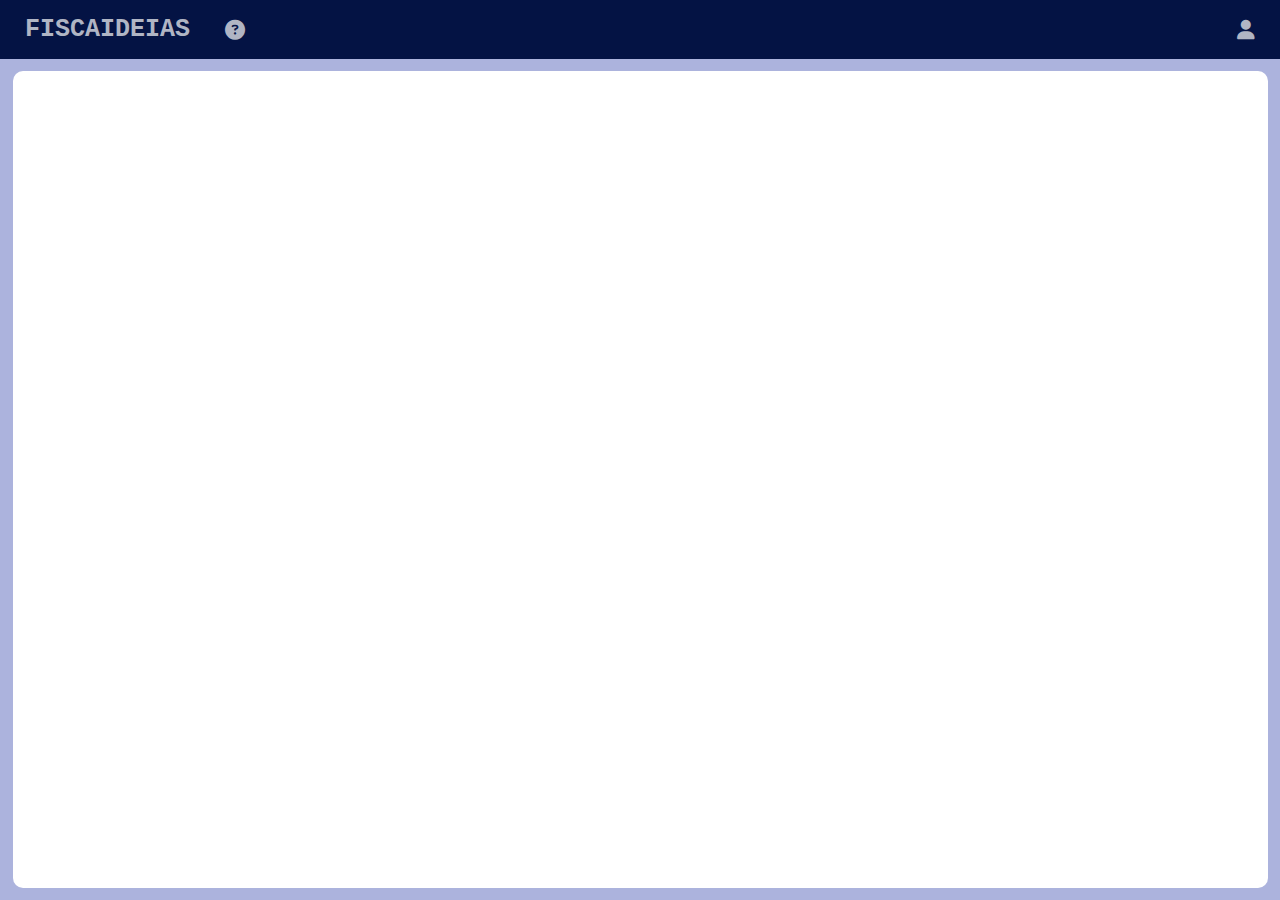
==== Index.html @ 84f656f2 "feat: adiciona o principal e styles ao index" ====
<!DOCTYPE html>
<html lang="pt-BR">
<head>
  <meta charset="UTF-8">
  <meta name="viewport" content="width=device-width, initial-scale=1.0">
  <meta http-equiv="refresh" content="5"> <!--DURANTE DESENVOLVIMENTO-->
  <link rel="stylesheet" href="styles/Index.css">
  <link rel="stylesheet" href="https://cdnjs.cloudflare.com/ajax/libs/font-awesome/6.5.0/css/all.min.css">
  <title>FiscalDeias</title>
</head>
<body>
  <!--OS ESTILOS DE header ESTAO EM header.css-->
  <header class="header">
    <div class="logo">
      <a href="Index.html">FISCAIDEIAS</a>
      <i class="fa-solid fa-circle-question" id="header-circle-question"></i>
    </div>
    <i class="fa-solid fa-user"></i>
  </header>
  <div class="principal">
  </div>
  <!--OS ESTILOS DE tolltip-header-question ESTAO EM header.css-->
  <div class="tolltip-header-question">
    Página dedicada ao time fiscal, ideal para sugestões de automações, ferramentas tecnológicas 
    e feedbacks de soluções existentes.
  </div>
  <script src="scripts/Index.js" type="module"></script>
</body>
</html>
---- styles/Index.css ----
@import url('Index/style.css');
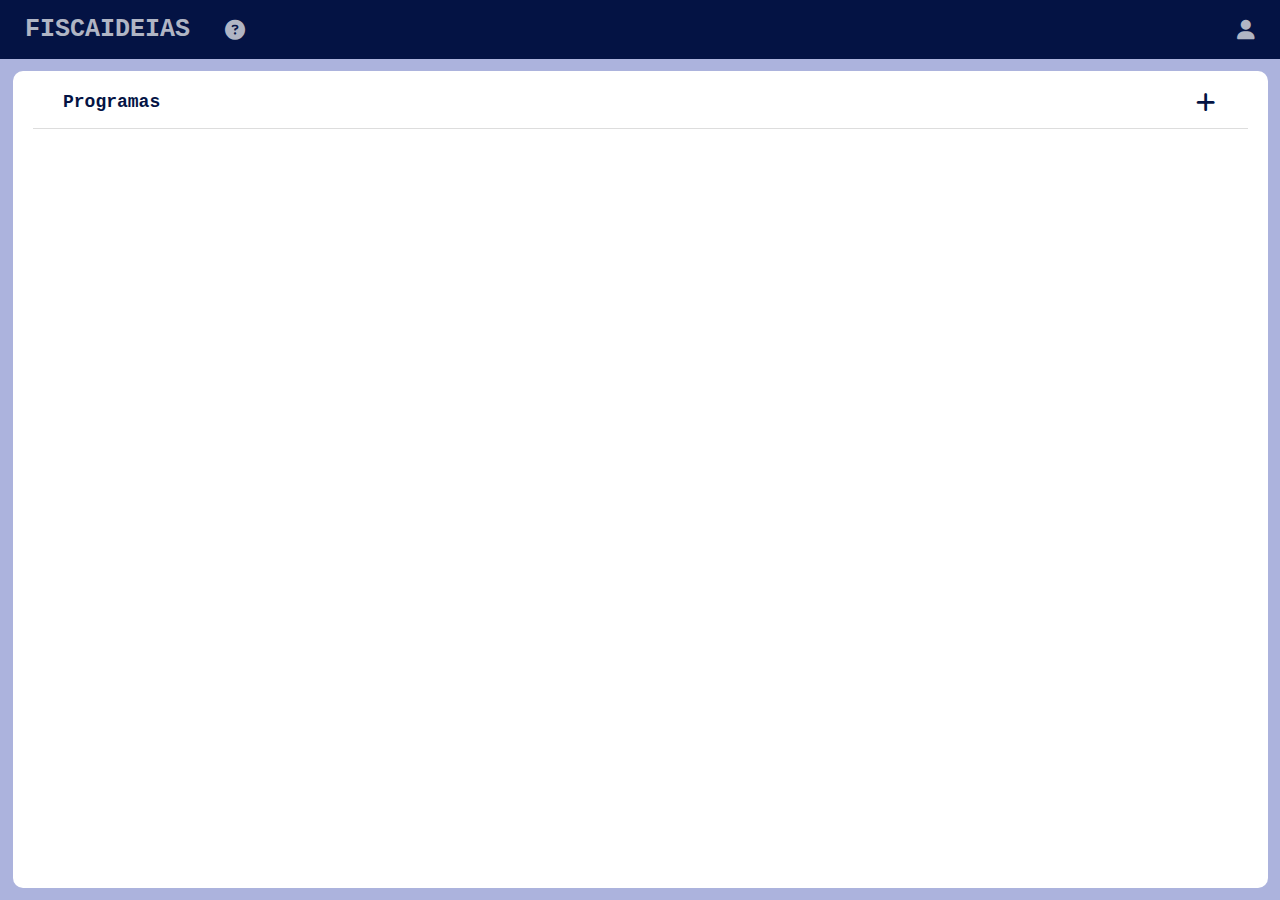
==== commit 407a6c5d: "feat: adiciona o header-principal, conteudo  e styles ao index" ====
--- a/Index.html
+++ b/Index.html
@@ -18,6 +18,10 @@
     <i class="fa-solid fa-user"></i>
   </header>
   <div class="principal">
+    <div class="principal-header">
+      <span class="programas-texto">Programas</span>
+      <i class="fas fa-plus add-icon" id="btn-adicionar-programa"></i>
+    </div>
   </div>
   <!--OS ESTILOS DE tolltip-header-question ESTAO EM header.css-->
   <div class="tolltip-header-question">
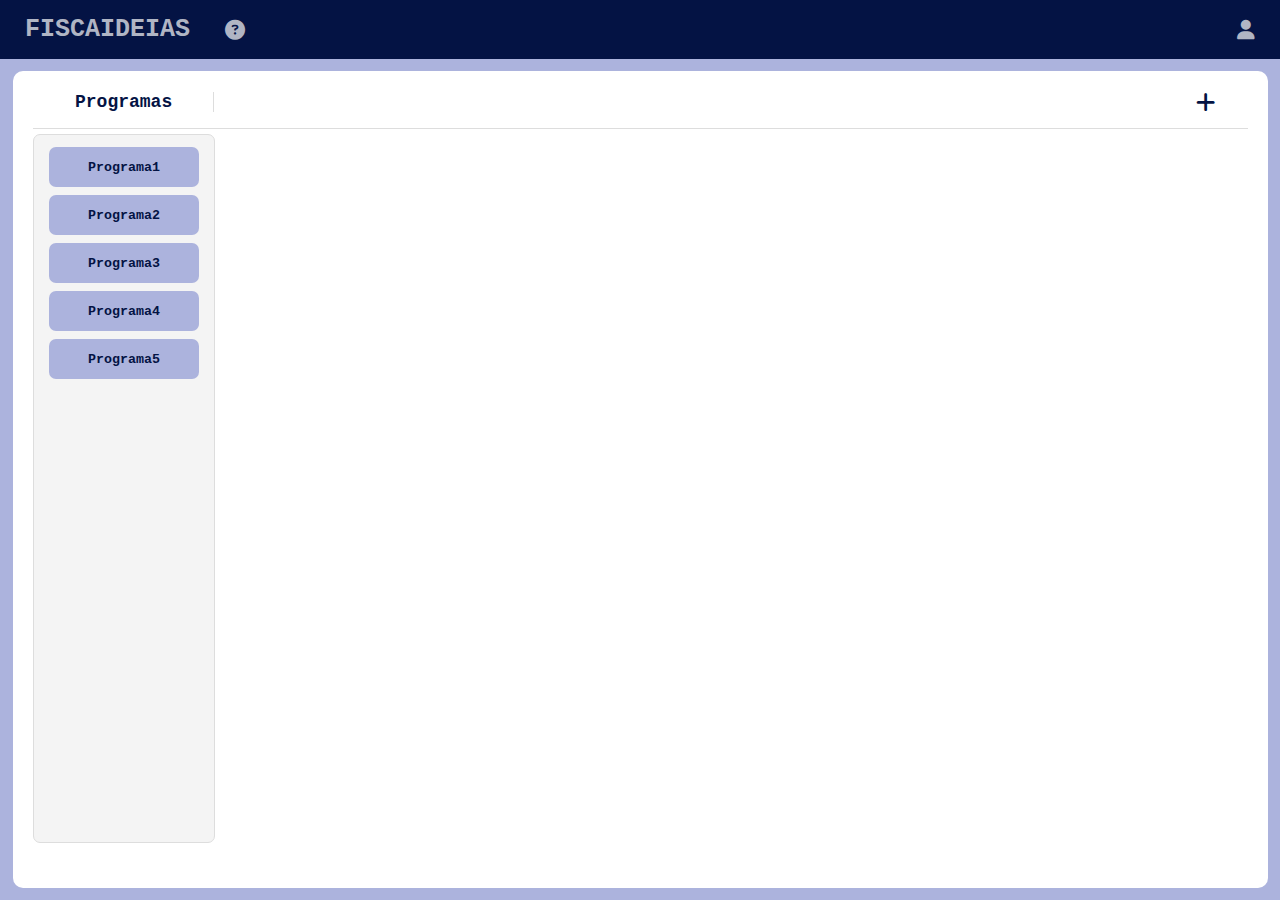
==== commit d2fd3594: "feat: adiciona content-left, conteudo e styles ao index" ====
--- a/Index.html
+++ b/Index.html
@@ -22,6 +22,15 @@
       <span class="programas-texto">Programas</span>
       <i class="fas fa-plus add-icon" id="btn-adicionar-programa"></i>
     </div>
+    <div class="content-left">
+      <ul>
+        <button> Programa1 </button>
+        <button> Programa2 </button>
+        <button> Programa3 </button>
+        <button> Programa4 </button>
+        <button> Programa5 </button>
+      </ul>
+    </div>
   </div>
   <!--OS ESTILOS DE tolltip-header-question ESTAO EM header.css-->
   <div class="tolltip-header-question">
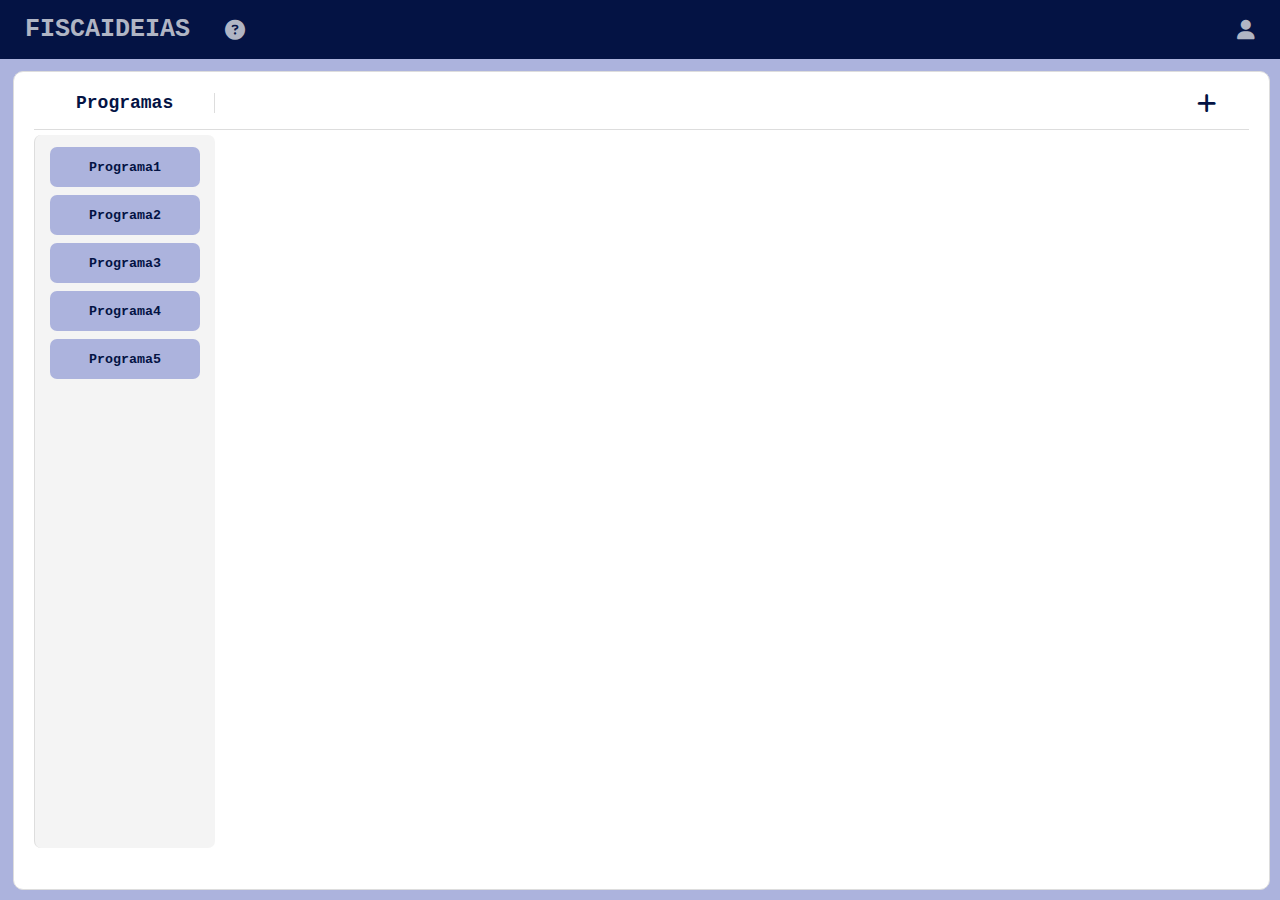
==== commit 746c94e5: "feat: adiciona div para escurecer a tela ao exibir tolltip e outras alterações" ====
--- a/Index.html
+++ b/Index.html
@@ -32,6 +32,8 @@
       </ul>
     </div>
   </div>
+  <!--OS ESTILOS DE block-moment-tolltip ESTAO EM header.css-->
+  <div class="block-moment-tolltip"></div>
   <!--OS ESTILOS DE tolltip-header-question ESTAO EM header.css-->
   <div class="tolltip-header-question">
     Página dedicada ao time fiscal, ideal para sugestões de automações, ferramentas tecnológicas 
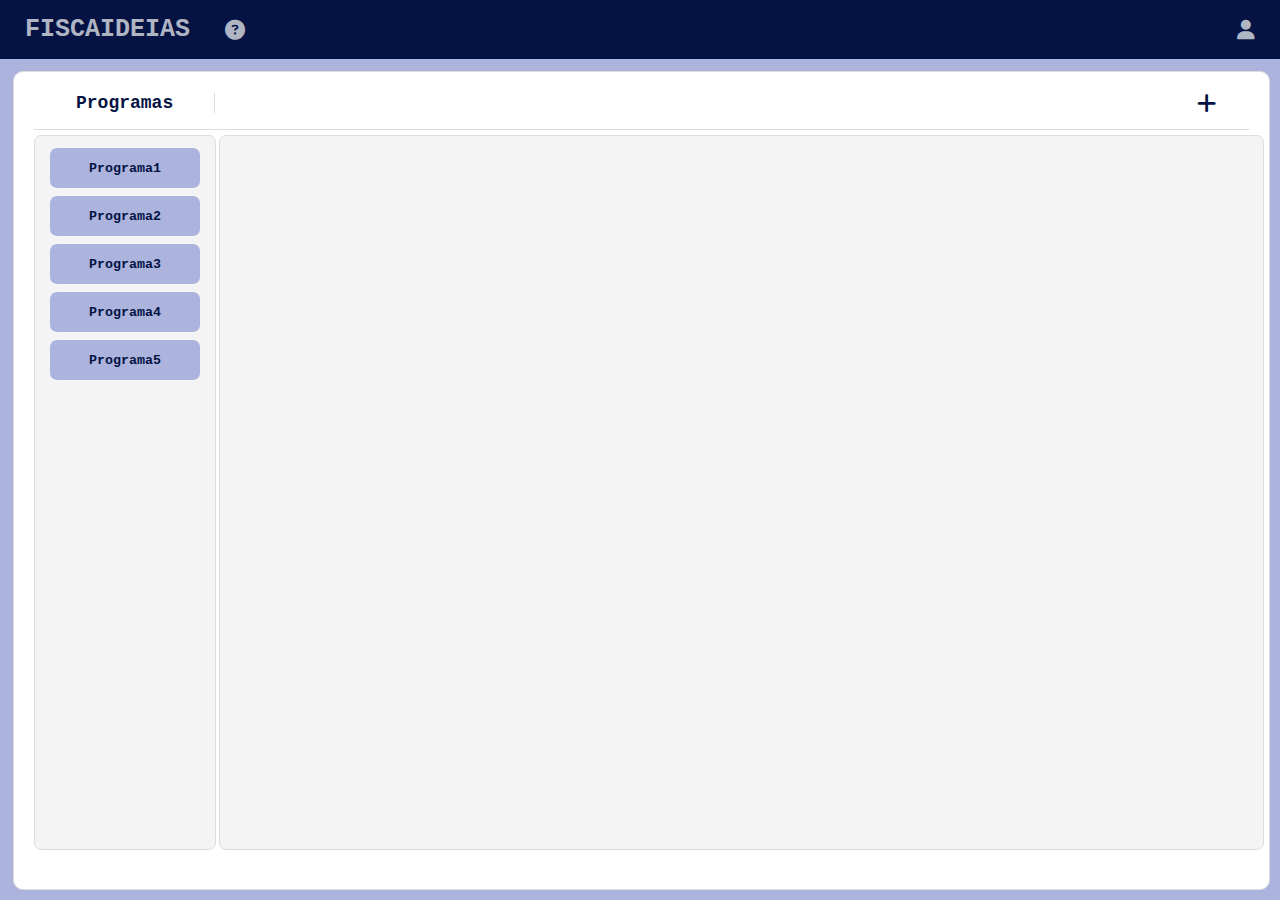
==== commit 365ad3e0: "feat: adiciona content-rigth e styles ao index" ====
--- a/Index.html
+++ b/Index.html
@@ -31,6 +31,9 @@
         <button> Programa5 </button>
       </ul>
     </div>
+    <div class="content-rigth">
+      
+    </div>
   </div>
   <!--OS ESTILOS DE block-moment-tolltip ESTAO EM header.css-->
   <div class="block-moment-tolltip"></div>
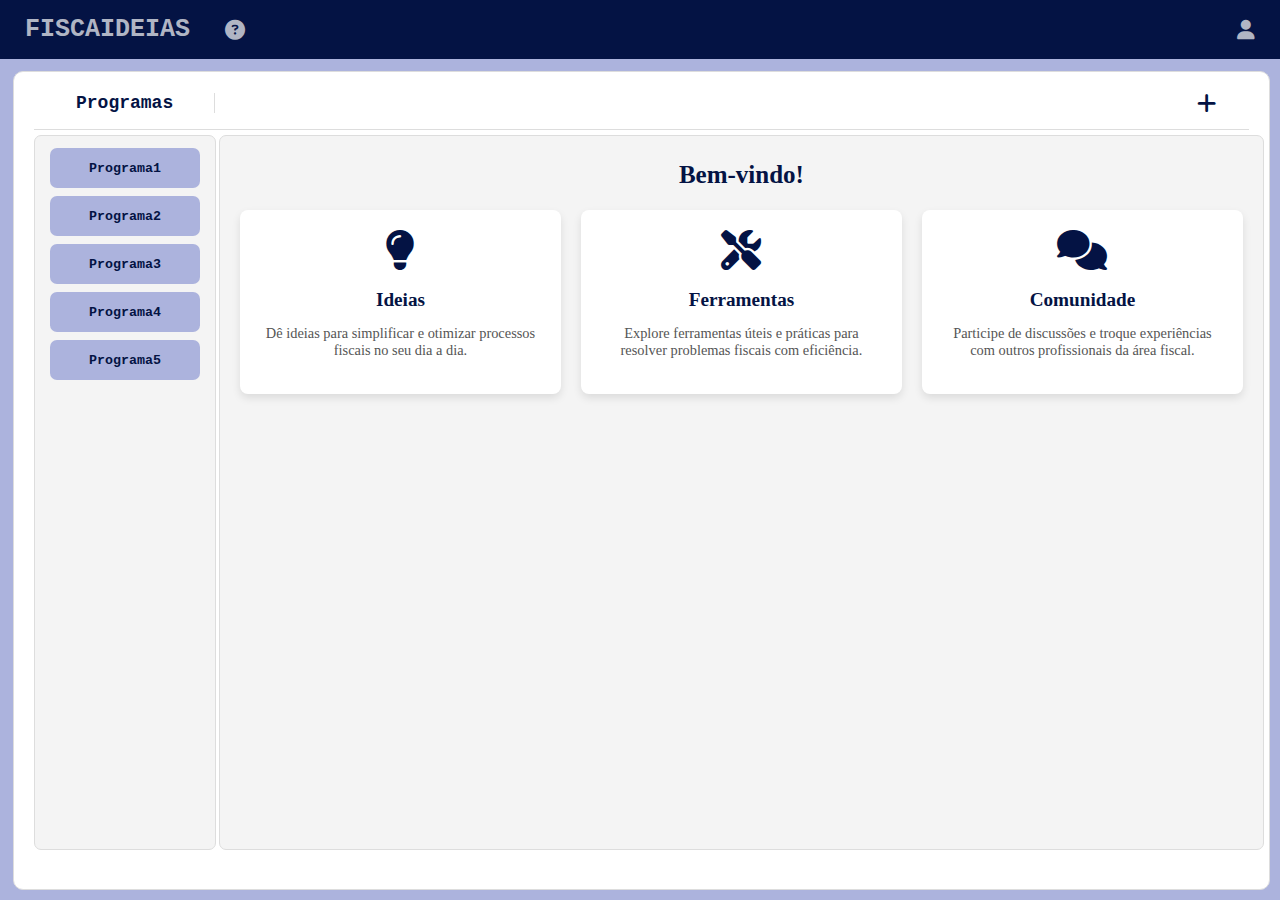
==== commit 77f6bfe1: "feat: adiciona conteudo e styles  a principal-header incluindo os cards" ====
--- a/Index.html
+++ b/Index.html
@@ -32,7 +32,26 @@
       </ul>
     </div>
     <div class="content-rigth">
-      
+      <h2>Bem-vindo!</h2>
+      <div class="cards-container">
+        <div class="card">
+          <i class="fas fa-lightbulb card-icon"></i>
+          <h3 class="card-title">Ideias</h3>
+          <p class="card-description">Dê ideias para simplificar e otimizar processos fiscais no seu dia a dia.</p>
+        </div>
+    
+        <div class="card">
+          <i class="fas fa-tools card-icon"></i>
+          <h3 class="card-title">Ferramentas</h3>
+          <p class="card-description">Explore ferramentas úteis e práticas para resolver problemas fiscais com eficiência.</p>
+        </div>
+    
+        <div class="card">
+          <i class="fas fa-comments card-icon"></i>
+          <h3 class="card-title">Comunidade</h3>
+          <p class="card-description">Participe de discussões e troque experiências com outros profissionais da área fiscal.</p>
+        </div>
+      </div>
     </div>
   </div>
   <!--OS ESTILOS DE block-moment-tolltip ESTAO EM header.css-->
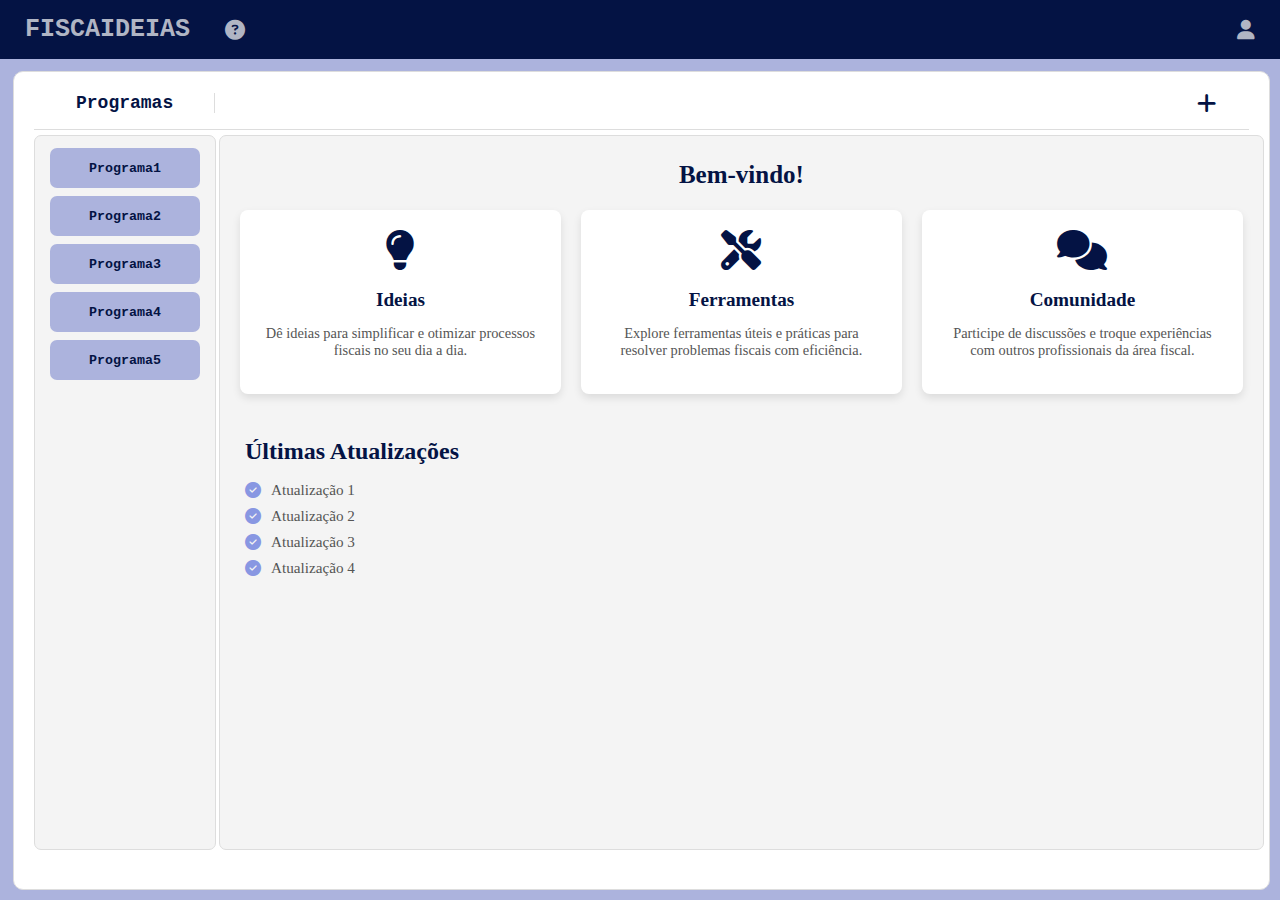
==== commit ebd02563: "feat: adiciona mais conteudos e styles a principal-header" ====
--- a/Index.html
+++ b/Index.html
@@ -52,6 +52,15 @@
           <p class="card-description">Participe de discussões e troque experiências com outros profissionais da área fiscal.</p>
         </div>
       </div>
+      <div class="updates-section">
+        <h3 class="updates-title">Últimas Atualizações</h3>
+        <ul class="updates-list">
+          <li><i class="fas fa-check-circle"></i> Atualização 1</li>
+          <li><i class="fas fa-check-circle"></i> Atualização 2</li>
+          <li><i class="fas fa-check-circle"></i> Atualização 3</li>
+          <li><i class="fas fa-check-circle"></i> Atualização 4</li>
+        </ul>
+      </div>
     </div>
   </div>
   <!--OS ESTILOS DE block-moment-tolltip ESTAO EM header.css-->
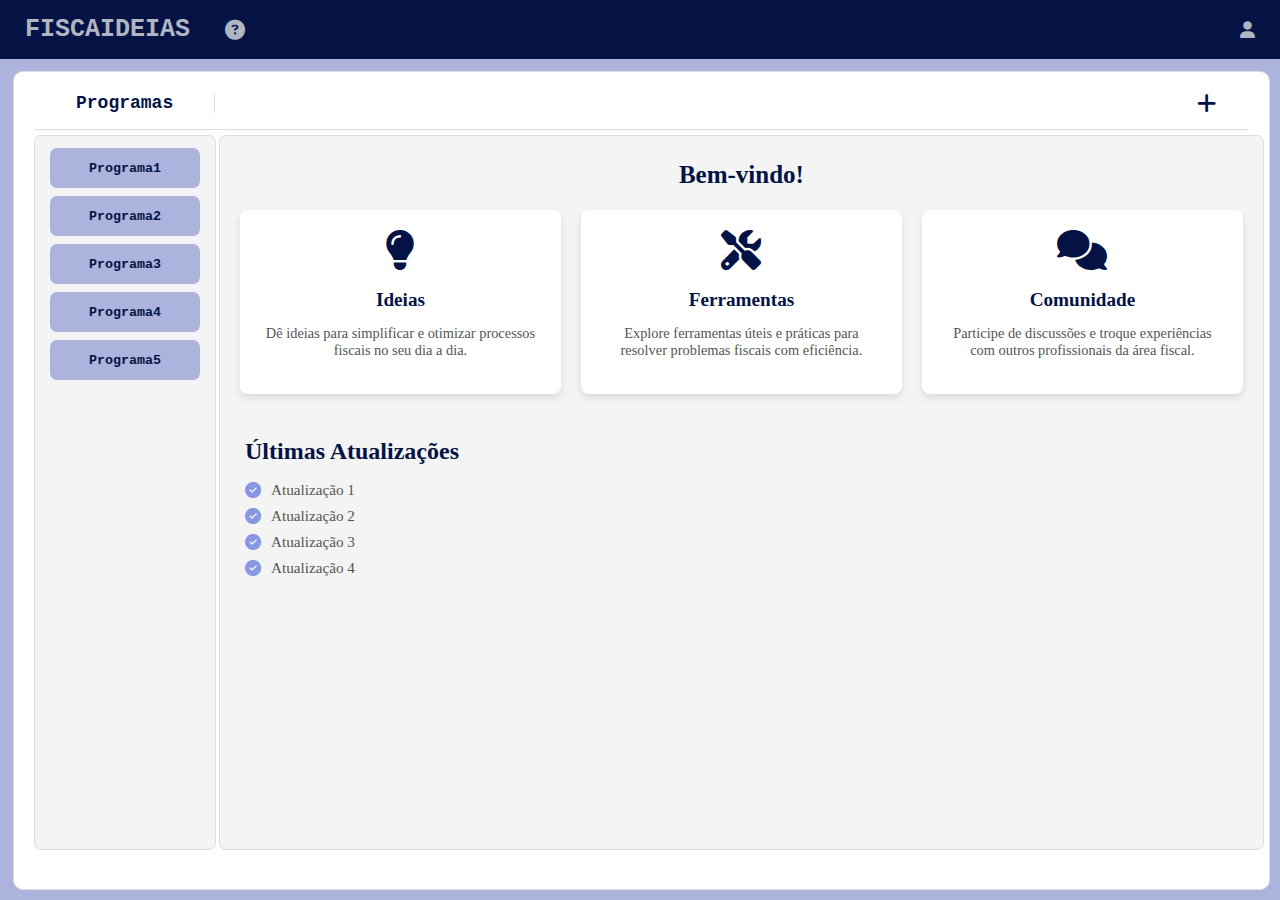
==== commit aea1844f: "feat: adiciona a página de login sem conteudo" ====
--- a/Index.html
+++ b/Index.html
@@ -15,7 +15,7 @@
       <a href="Index.html">FISCAIDEIAS</a>
       <i class="fa-solid fa-circle-question" id="header-circle-question"></i>
     </div>
-    <i class="fa-solid fa-user"></i>
+    <a href="pages/Login.html"><i class="fa-solid fa-user"></i></a>
   </header>
   <div class="principal">
     <div class="principal-header">
